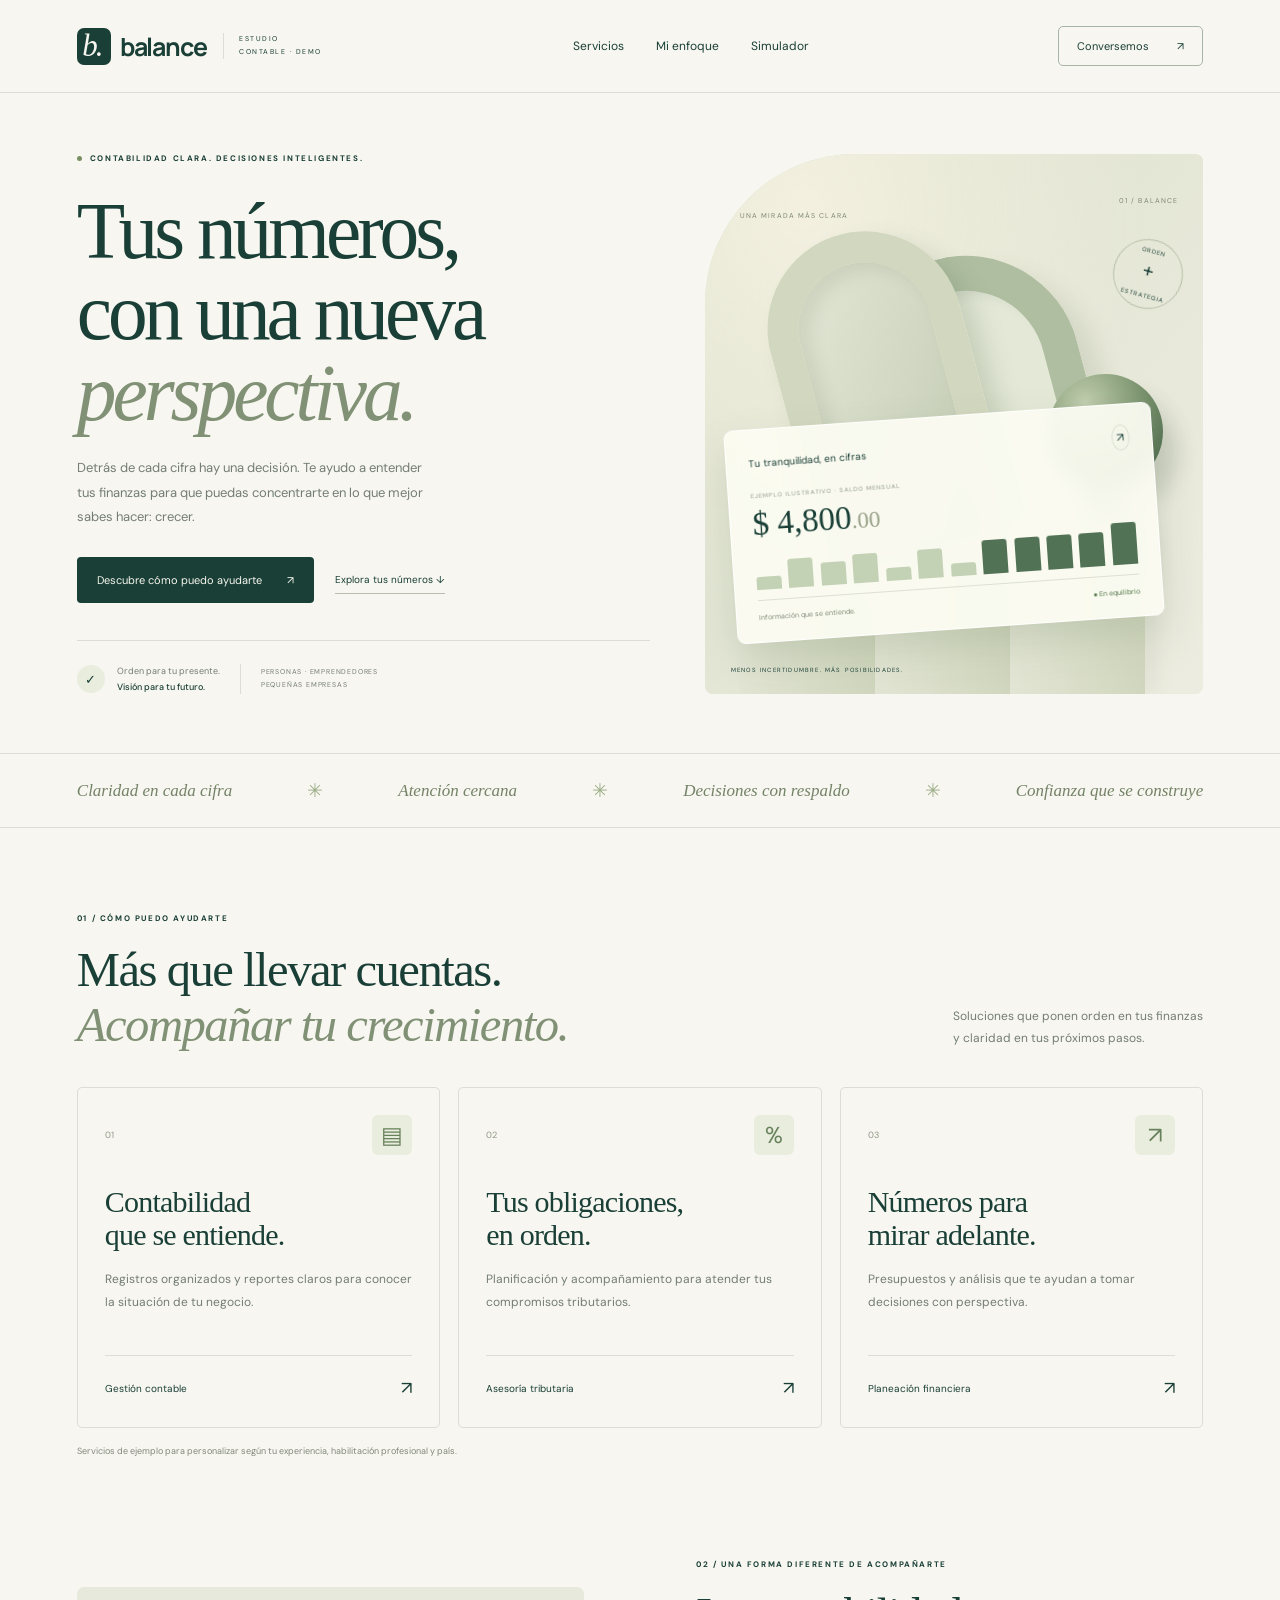
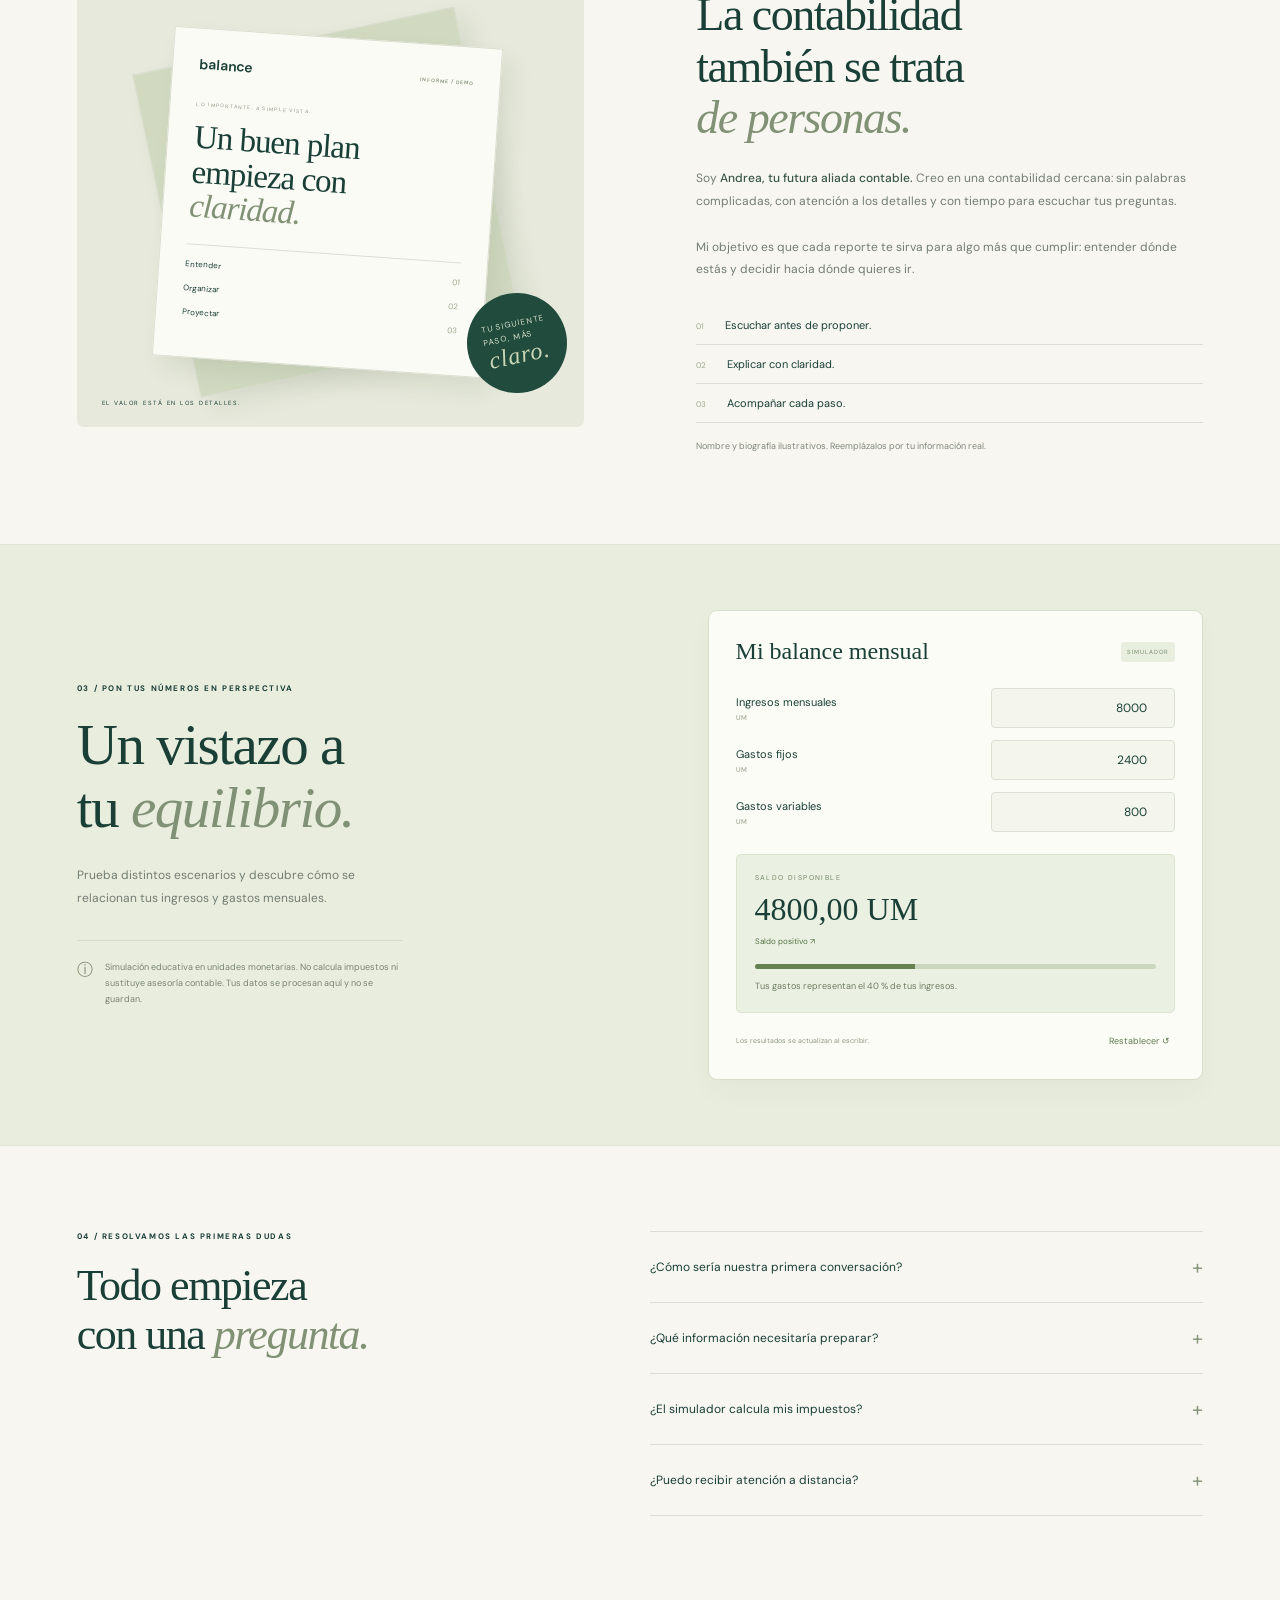
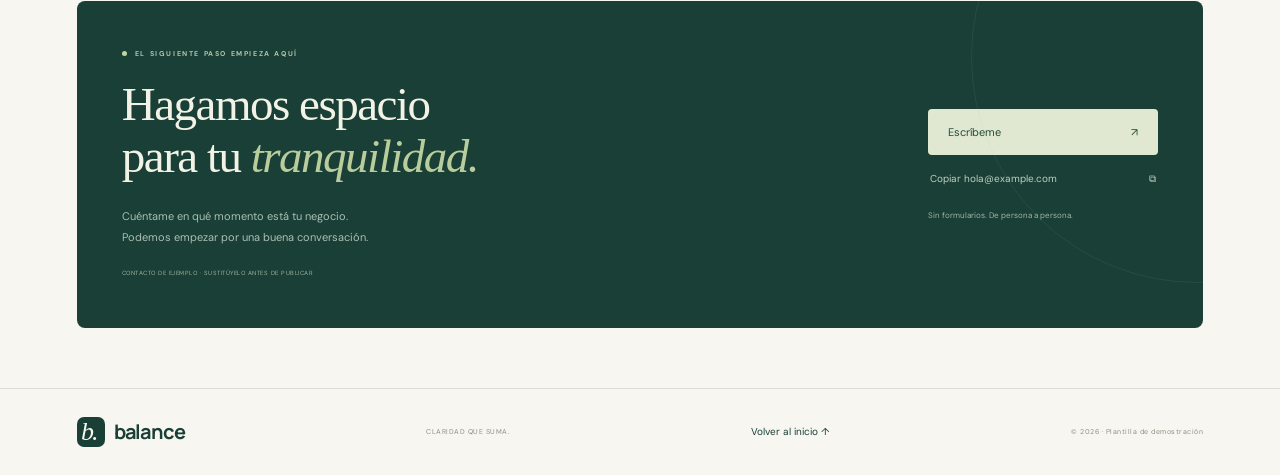
==== contabilidad/index.html @ 6a3c82b1 "Add interactive accounting portfolio in separate directory" ====
<!doctype html>
<html lang="es"><head><meta charset="utf-8"><meta name="viewport" content="width=device-width,initial-scale=1"><meta name="theme-color" content="#153f36"><title>Balance — Contabilidad con visión</title><link rel="stylesheet" href="styles.css"><script src="app.js" defer></script></head><body>
<header><a class="brand" href="#inicio"><span class="brand-mark">b.</span>balance<span class="brand-label">ESTUDIO CONTABLE · DEMO</span></a><nav aria-label="Navegación principal"><a href="#servicios">Servicios</a><a href="#enfoque">Mi enfoque</a><a href="#simulador">Simulador</a></nav><a class="nav-contact" href="#contacto">Conversemos <span>↗</span></a></header>
<main><section class="hero" id="inicio"><div class="hero-copy"><div class="eyebrow"><i></i> CONTABILIDAD CLARA. DECISIONES INTELIGENTES.</div><h1>Tus números,<br>con una nueva<br><em>perspectiva.</em></h1><p>Detrás de cada cifra hay una decisión. Te ayudo a entender tus finanzas para que puedas concentrarte en lo que mejor sabes hacer: crecer.</p><div class="hero-actions"><a class="button primary" href="#servicios">Descubre cómo puedo ayudarte <span>↗</span></a><a class="plain-link" href="#simulador">Explora tus números ↓</a></div><div class="hero-note"><span class="note-icon">✓</span><p>Orden para tu presente.<br><strong>Visión para tu futuro.</strong></p><span class="vertical-line"></span><p>PERSONAS · EMPRENDEDORES<br>PEQUEÑAS EMPRESAS</p></div></div><div class="hero-visual"><div class="visual-grain"></div><div class="visual-top"><span>UNA MIRADA MÁS CLARA</span><span>01 / BALANCE</span></div><div class="arch arch-back"></div><div class="arch arch-front"></div><div class="sphere"></div><div class="step step-one"></div><div class="step step-two"></div><div class="step step-three"></div><div class="report-card"><div class="report-heading"><span>Tu tranquilidad, en cifras</span><span class="report-icon">↗</span></div><span class="report-label">EJEMPLO ILUSTRATIVO · SALDO MENSUAL</span><strong>$ 4,800<span>.00</span></strong><div class="mini-bars" aria-hidden="true"><i></i><i></i><i></i><i></i><i></i><i></i><i></i><i></i><i></i><i></i><i></i><i></i></div><div class="report-bottom"><span>Información que se entiende.</span><span>● En equilibrio</span></div></div><span class="visual-bottom">MENOS INCERTIDUMBRE. MÁS POSIBILIDADES.</span><span class="visual-seal">ORDEN<br><b>+</b><br>ESTRATEGIA</span></div></section>
<div class="principles"><span>Claridad en cada cifra</span><i>✳</i><span>Atención cercana</span><i>✳</i><span>Decisiones con respaldo</span><i>✳</i><span>Confianza que se construye</span></div>
<section class="section reveal" id="servicios"><div class="section-heading"><div><div class="eyebrow">01 / CÓMO PUEDO AYUDARTE</div><h2>Más que llevar cuentas.<br><em>Acompañar tu crecimiento.</em></h2></div><p>Soluciones que ponen orden en tus finanzas<br>y claridad en tus próximos pasos.</p></div><div class="services"><button class="service" data-service="0"><div class="service-top"><span>01</span><span class="service-icon">▤</span></div><h3>Contabilidad<br>que se entiende.</h3><p>Registros organizados y reportes claros para conocer la situación de tu negocio.</p><div class="service-bottom"><span>Gestión contable</span><b>↗</b></div></button><button class="service" data-service="1"><div class="service-top"><span>02</span><span class="service-icon">%</span></div><h3>Tus obligaciones,<br>en orden.</h3><p>Planificación y acompañamiento para atender tus compromisos tributarios.</p><div class="service-bottom"><span>Asesoría tributaria</span><b>↗</b></div></button><button class="service" data-service="2"><div class="service-top"><span>03</span><span class="service-icon">↗</span></div><h3>Números para<br>mirar adelante.</h3><p>Presupuestos y análisis que te ayudan a tomar decisiones con perspectiva.</p><div class="service-bottom"><span>Planeación financiera</span><b>↗</b></div></button></div><small class="demo-note">Servicios de ejemplo para personalizar según tu experiencia, habilitación profesional y país.</small></section>
<section class="section about reveal" id="enfoque"><div class="about-art"><div class="paper paper-back"></div><div class="paper paper-front"><div class="paper-head">balance<span>INFORME / DEMO</span></div><small>LO IMPORTANTE, A SIMPLE VISTA.</small><h3>Un buen plan<br>empieza con<br><em>claridad.</em></h3><div class="paper-rule"></div><div class="paper-row"><span>Entender</span><b>01</b></div><div class="paper-row"><span>Organizar</span><b>02</b></div><div class="paper-row"><span>Proyectar</span><b>03</b></div></div><span class="art-caption">EL VALOR ESTÁ EN LOS DETALLES.</span><div class="circle-stamp">TU SIGUIENTE<br>PASO, MÁS<br><em>claro.</em></div></div><div class="about-copy"><div class="eyebrow">02 / UNA FORMA DIFERENTE DE ACOMPAÑARTE</div><h2>La contabilidad<br>también se trata<br><em>de personas.</em></h2><p>Soy <strong>Andrea, tu futura aliada contable.</strong> Creo en una contabilidad cercana: sin palabras complicadas, con atención a los detalles y con tiempo para escuchar tus preguntas.</p><p>Mi objetivo es que cada reporte te sirva para algo más que cumplir: entender dónde estás y decidir hacia dónde quieres ir.</p><div class="values"><span><b>01</b> Escuchar antes de proponer.</span><span><b>02</b> Explicar con claridad.</span><span><b>03</b> Acompañar cada paso.</span></div><small class="demo-note">Nombre y biografía ilustrativos. Reemplázalos por tu información real.</small></div></section>
<section class="simulator-wrap" id="simulador"><div class="section simulator reveal"><div class="simulator-copy"><div class="eyebrow">03 / PON TUS NÚMEROS EN PERSPECTIVA</div><h2>Un vistazo a<br>tu <em>equilibrio.</em></h2><p>Prueba distintos escenarios y descubre cómo se relacionan tus ingresos y gastos mensuales.</p><div class="simulator-note"><span>ⓘ</span><p>Simulación educativa en unidades monetarias. No calcula impuestos ni sustituye asesoría contable. Tus datos se procesan aquí y no se guardan.</p></div></div><div class="calculator"><div class="calculator-heading"><h3>Mi balance mensual</h3><span>SIMULADOR</span></div><form id="balance-form"><div class="field"><label for="income">Ingresos mensuales <span>UM</span></label><input id="income" type="number" inputmode="decimal" min="0" max="1000000000" step="0.01" value="8000" required></div><div class="field"><label for="fixed">Gastos fijos <span>UM</span></label><input id="fixed" type="number" inputmode="decimal" min="0" max="1000000000" step="0.01" value="2400" required></div><div class="field"><label for="variable">Gastos variables <span>UM</span></label><input id="variable" type="number" inputmode="decimal" min="0" max="1000000000" step="0.01" value="800" required></div><div class="result" aria-live="polite" aria-atomic="true"><div><span>SALDO DISPONIBLE</span><output id="balance">4.800,00 UM</output></div><span id="balance-state">En equilibrio ↗</span><div class="balance-track" aria-hidden="true"><i id="expense-bar"></i></div><p id="balance-detail">Tus gastos representan el 40 % de tus ingresos.</p></div><div class="calculator-footer"><span>Los resultados se actualizan al escribir.</span><button type="reset">Restablecer ↺</button></div></form></div></div></section>
<section class="section faq reveal"><div><div class="eyebrow">04 / RESOLVAMOS LAS PRIMERAS DUDAS</div><h2>Todo empieza<br>con una <em>pregunta.</em></h2></div><div class="questions"><details><summary>¿Cómo sería nuestra primera conversación?<span>+</span></summary><p>Primero conversaríamos sobre tu actividad, tus objetivos y el estado de tu información contable. Con ese contexto se puede definir el alcance de un servicio y una propuesta. Este sitio es una plantilla: personaliza el proceso antes de ofrecerlo.</p></details><details><summary>¿Qué información necesitaría preparar?<span>+</span></summary><p>Una descripción de tu actividad, el período que necesitas revisar y una relación general de ingresos y gastos son un buen comienzo. Comparte documentos sensibles únicamente por un canal seguro acordado con tu profesional.</p></details><details><summary>¿El simulador calcula mis impuestos?<span>+</span></summary><p>No. Solo resta los gastos fijos y variables a tus ingresos y muestra la proporción de gasto. Las obligaciones tributarias dependen del país, el régimen y tu situación particular.</p></details><details><summary>¿Puedo recibir atención a distancia?<span>+</span></summary><p>Esta plantilla está pensada para presentar servicios presenciales o remotos. Ajusta esta respuesta a tu disponibilidad y canales reales de atención.</p></details></div></section>
<section class="section contact reveal" id="contacto"><div class="contact-card"><div><div class="eyebrow"><i></i> EL SIGUIENTE PASO EMPIEZA AQUÍ</div><h2>Hagamos espacio<br>para tu <em>tranquilidad.</em></h2><p>Cuéntame en qué momento está tu negocio.<br>Podemos empezar por una buena conversación.</p><small>CONTACTO DE EJEMPLO · SUSTITÚYELO ANTES DE PUBLICAR</small></div><div class="contact-actions"><a class="button cream" href="mailto:hola@example.com">Escríbeme <span>↗</span></a><button class="copy-email" id="copy-email">Copiar hola@example.com <span>⧉</span></button><span>Sin formularios. De persona a persona.</span></div></div></section></main><footer><a class="brand" href="#inicio"><span class="brand-mark">b.</span>balance</a><span>CLARIDAD QUE SUMA.</span><a href="#inicio">Volver al inicio ↑</a><span>© <span id="year"></span> · Plantilla de demostración</span></footer>
<dialog id="service-dialog" aria-labelledby="dialog-title"><button class="dialog-close" aria-label="Cerrar">×</button><div class="eyebrow">SERVICIO / PROPUESTA ILUSTRATIVA</div><h2 id="dialog-title"></h2><p id="dialog-description"></p><ul id="dialog-items"></ul><p class="demo-note">El alcance, los plazos y los honorarios se acuerdan tras conocer tu caso. No se ofrece un servicio profesional real desde esta demostración.</p><a class="button primary" href="#contacto" id="dialog-contact">Conversemos sobre tu caso ↗</a></dialog><div class="toast" id="toast" role="status"></div></body></html>
---- contabilidad/styles.css ----
@import url('https://fonts.googleapis.com/css2?family=DM+Sans:wght@400;500;600;700&family=Manrope:wght@400;500;600;700;800&display=swap');
:root{--paper:#f7f6f0;--ink:#193f36;--muted:#737d73;--line:#dcded3;--mint:#dbe7cf;--serif:Georgia,'Times New Roman',serif;--sans:'DM Sans',Arial,sans-serif}*{box-sizing:border-box}html{scroll-behavior:smooth;scroll-padding-top:30px}body{margin:0;color:var(--ink);background:var(--paper);font-family:var(--sans)}a{color:inherit;text-decoration:none}button,input{font:inherit}button{cursor:pointer;color:inherit}a,button,input,summary{-webkit-tap-highlight-color:transparent}:focus-visible{outline:2px solid #9b6b2d;outline-offset:5px}::selection{background:#bfd2b2}header{max-width:1500px;margin:auto;padding:26px 6%;display:flex;align-items:center;justify-content:space-between;border-bottom:1px solid var(--line)}.brand{font-family:'Manrope',Arial,sans-serif;font-size:25px;font-weight:700;letter-spacing:-1.2px;display:flex;gap:9px;align-items:center}.brand-mark{display:grid;place-items:center;background:var(--ink);color:var(--paper);width:34px;height:37px;border-radius:7px;font:italic 31px var(--serif);letter-spacing:-2px;padding-right:4px}.brand-label{font:7px var(--sans);letter-spacing:1.5px;max-width:100px;line-height:1.8;margin-left:8px;border-left:1px solid var(--line);padding-left:15px}nav{display:flex;gap:32px;font-size:12px}nav a:hover,.plain-link:hover{color:#9a783f}.nav-contact{border:1px solid #a8b4a4;padding:12px 18px;border-radius:5px;font-size:11px}.nav-contact span{margin-left:25px}.hero{max-width:1500px;margin:auto;padding:60px 6% 58px;display:grid;grid-template-columns:1.15fr 1fr;gap:55px;align-items:center}.eyebrow{display:flex;gap:8px;align-items:center;font-size:8px;letter-spacing:1.6px;font-weight:700}.eyebrow i{display:inline-block;background:#798f61;width:5px;height:5px;border-radius:50%}h1{font:400 clamp(58px,6.2vw,88px)/1.02 var(--serif);letter-spacing:-4px;margin:28px 0 22px}em{font-weight:400;color:#809175}h1 em{font-style:italic}.hero-copy>p{color:var(--muted);font-size:13px;line-height:1.9;max-width:365px}.hero-actions{display:flex;align-items:center;gap:21px;margin-top:27px}.button{display:inline-flex;justify-content:space-between;align-items:center;gap:25px;border:0;border-radius:4px;padding:16px 20px;font-size:11px;transition:transform .2s,background .2s}.button:hover{transform:translateY(-3px)}.primary{background:var(--ink);color:#f8f8ef}.primary:hover{background:#285b4e}.plain-link{font-size:10px;border-bottom:1px solid #b9bcae;padding:7px 0}.hero-note{border-top:1px solid var(--line);margin-top:37px;padding-top:22px;display:flex;align-items:center;gap:12px}.hero-note p{font-size:9px;line-height:1.8;color:var(--muted);margin:0}.hero-note p:last-child{font-size:7px;letter-spacing:.8px}.hero-note strong{font-weight:500;color:var(--ink)}.note-icon{display:grid;place-items:center;border-radius:50%;background:#e9edde;width:28px;height:28px;font-size:13px}.vertical-line{height:30px;border-left:1px solid var(--line);margin:0 8px}.hero-visual{height:540px;border-radius:150px 8px 8px 8px;background:#e5e7d9;position:relative;overflow:hidden;isolation:isolate}.visual-grain{position:absolute;inset:0;background:radial-gradient(ellipse at 20% 10%,#f3f0e0,transparent 60%),linear-gradient(130deg,#dce1cc,#edece0);z-index:-2}.visual-top{position:absolute;top:42px;left:35px;right:25px;display:flex;justify-content:space-between;font:7px var(--sans);letter-spacing:1.1px;color:#7d8871}.visual-top>span:first-child{margin-top:15px}.arch{position:absolute;border:35px solid #afbea0;border-bottom:none;width:230px;height:340px;border-radius:130px 130px 0 0;transform:rotate(-15deg);box-shadow:16px 20px 22px #5c6c4d22,inset 10px 6px 12px #445d4922}.arch-back{left:160px;top:100px;background:#e4e9d7}.arch-front{left:80px;top:75px;width:195px;height:330px;border-width:31px;border-color:#d2d8bf;background:linear-gradient(120deg,#e4e8d7,#c1c9b1);box-shadow:12px 17px 25px #52684933,inset 10px 10px 16px #5b6a4b22}.sphere{position:absolute;right:40px;top:220px;width:115px;height:115px;border-radius:50%;background:radial-gradient(circle at 32% 25%,#c2cfb0,#7b936e 50%,#38583e);box-shadow:15px 22px 20px #3f53392b;animation:bob 6s ease-in-out infinite}.step{position:absolute;background:linear-gradient(90deg,#e3e5d4,#d0d6bd);width:135px;bottom:0;left:35px;box-shadow:12px -2px 18px #5a705311}.step-one{height:95px}.step-two{left:170px;height:135px}.step-three{left:305px;height:175px}.report-card{position:absolute;left:25px;right:45px;bottom:64px;padding:20px 22px;background:#fcfcf3eF;border:1px solid #ffffffe6;border-radius:9px;backdrop-filter:blur(10px);box-shadow:0 18px 40px #4a64442b;transform:rotate(-4deg);transition:transform .4s}.hero-visual:hover .report-card{transform:rotate(0) translateY(-7px)}.report-heading{display:flex;align-items:center;justify-content:space-between;font-size:10px}.report-icon{border:1px solid #dae1d1;border-radius:50%;padding:4px;font-size:12px}.report-label{display:block;font-size:6px;letter-spacing:1px;color:#8b9386;margin-top:16px}.report-card strong{font:400 33px var(--serif);display:block;margin-top:6px}.report-card strong>span{color:#96a086;font-size:23px}.mini-bars{height:42px;display:flex;gap:7px;align-items:flex-end;margin-top:5px}.mini-bars i{flex:1;height:30%;border-radius:3px 3px 0 0;background:#c3d1b5;animation:grow .9s both;transform-origin:bottom}.mini-bars i:nth-child(3n){height:55%}.mini-bars i:nth-child(2n){height:70%}.mini-bars i:nth-child(n+8){background:#527255;height:80%}.mini-bars i:last-child{height:100%}.report-bottom{display:flex;justify-content:space-between;border-top:1px solid #dce0d3;padding-top:12px;margin-top:10px;font-size:7px;color:#7c8875}.report-bottom span:last-child{color:#4b7042}.visual-bottom{position:absolute;bottom:20px;left:26px;letter-spacing:1.2px;font-size:6px}.visual-seal{position:absolute;right:20px;top:85px;border:1px solid #b5bfa6;width:70px;height:70px;display:flex;flex-direction:column;justify-content:center;text-align:center;border-radius:50%;font-size:6px;letter-spacing:1px;transform:rotate(15deg);line-height:1.4}.visual-seal b{font-size:20px;font-weight:400}@keyframes bob{50%{transform:translateY(-15px)}}@keyframes grow{from{transform:scaleY(0)}}.principles{border-top:1px solid var(--line);border-bottom:1px solid var(--line);padding:25px 6%;display:flex;justify-content:space-between;align-items:center;gap:15px;font:italic 17px var(--serif);color:#748367}.principles i{font-style:normal;font-size:19px;color:#9cae87}.section{max-width:1500px;margin:auto;padding:85px 6% 0}.section-heading{display:flex;align-items:flex-end;justify-content:space-between;gap:25px;margin-bottom:35px}h2{font:400 clamp(34px,3.8vw,51px)/1.12 var(--serif);letter-spacing:-1.5px;margin:20px 0 0}h2 em{font-style:italic}.section-heading>p{font-size:12px;line-height:1.8;color:var(--muted);margin-bottom:3px}.services{display:grid;grid-template-columns:repeat(3,1fr);gap:18px}.service{padding:27px;text-align:left;background:transparent;border:1px solid var(--line);border-radius:5px;transition:background .3s,transform .3s}.service:hover{background:#e9ecdf;transform:translateY(-5px)}.service-top{display:flex;align-items:center;justify-content:space-between;font-size:9px;color:#8f9988}.service-icon{background:#e9edde;border-radius:6px;display:grid;place-items:center;width:40px;height:40px;font-size:23px;color:#67815b}.service h3{font:400 30px/1.1 var(--serif);letter-spacing:-.8px;margin:30px 0 17px}.service>p{font-size:12px;line-height:1.9;color:var(--muted);min-height:67px}.service-bottom{display:flex;justify-content:space-between;align-items:center;border-top:1px solid var(--line);padding-top:20px;margin-top:20px;font-size:10px}.service-bottom b{font-weight:400;font-size:18px}.demo-note{display:block;color:#81887b;font-size:9px;line-height:1.8;margin-top:15px}.about{display:grid;grid-template-columns:1fr 1fr;align-items:center;gap:10%;padding-top:100px}.about-art{position:relative;height:440px;background:#e6e9db;overflow:hidden;border-radius:7px}.paper{position:absolute;width:65%;height:330px;left:17%;top:50px;background:#fbfbf5;border:1px solid #dcded1;box-shadow:10px 12px 22px #48563e18}.paper-back{transform:rotate(-12deg);background:#d1dac1}.paper-front{transform:rotate(4deg);padding:26px}.paper-head{font-weight:600;font-size:14px;display:flex;justify-content:space-between;align-items:center}.paper-head>span{font-size:5px;letter-spacing:1px;color:#819076}.paper-front>small{display:block;font-size:5px;letter-spacing:1.3px;margin-top:28px;color:#8c9583}.paper-front h3{font:400 33px/1.05 var(--serif);letter-spacing:-1px;margin:12px 0 20px}.paper-rule{border-top:1px solid var(--line)}.paper-row{display:flex;justify-content:space-between;font-size:8px;padding-top:14px}.paper-row b{font-weight:400;color:#9ca78e}.art-caption{position:absolute;bottom:20px;left:25px;font-size:6px;letter-spacing:1.5px}.circle-stamp{position:absolute;right:17px;bottom:34px;width:100px;height:100px;border-radius:50%;background:#214b3d;color:#d8e3ce;display:flex;justify-content:center;align-items:center;flex-direction:column;font-size:8px;line-height:1.6;letter-spacing:1px;transform:rotate(-12deg)}.circle-stamp em{font:italic 24px var(--serif);color:#cad6b6}.about-copy h2{font-size:46px}.about-copy>p{color:var(--muted);font-size:12px;line-height:1.9;margin-top:23px}.about-copy strong{color:#3a5748;font-weight:500}.values{margin-top:25px}.values span{display:block;padding:12px 0;border-bottom:1px solid var(--line);font-size:11px}.values b{font-size:8px;font-weight:400;color:#9ba98d;margin-right:18px}.simulator-wrap{margin-top:90px;background:#e9edde;border-top:1px solid #e0e4d6;border-bottom:1px solid #e0e4d6}.simulator{display:grid;grid-template-columns:1fr 1fr;gap:12%;padding-top:65px;padding-bottom:65px;align-items:center}.simulator-copy h2{font-size:57px}.simulator-copy>p{font-size:12px;color:var(--muted);line-height:1.9;max-width:300px;margin-top:24px}.simulator-note{display:flex;gap:12px;max-width:325px;border-top:1px solid #d4dbca;margin-top:30px;padding-top:18px}.simulator-note>span{color:#7d8b6f}.simulator-note p{font-size:9px;line-height:1.8;color:#7a8471;margin:0}.calculator{border-radius:9px;padding:27px;background:#fbfcf5;border:1px solid #d7decc;box-shadow:0 12px 25px #394b2b08}.calculator-heading{display:flex;justify-content:space-between;align-items:center;margin-bottom:23px}.calculator-heading h3{font:400 24px var(--serif);margin:0}.calculator-heading>span{font-size:6px;letter-spacing:1px;background:#e9efdf;padding:6px;color:#76896b;border-radius:3px}.field{display:grid;grid-template-columns:1.3fr 1fr;align-items:center;gap:16px;margin-bottom:12px}.field label{font-size:11px}.field label span{display:block;font-size:7px;color:#929b88;margin-top:4px}.field input{width:100%;min-width:0;border:1px solid #dbe1d2;padding:11px 12px;border-radius:4px;text-align:right;color:var(--ink);background:#f4f6ed;font-size:12px}.field input:invalid{border-color:#bd7765}.result{margin-top:22px;background:#eaf0e2;border:1px solid #dbe4ce;border-radius:5px;padding:18px}.result>div:first-child{display:flex;flex-direction:column;gap:9px}.result>div:first-child>span{font-size:7px;letter-spacing:1.4px;color:#748569}.result output{font:400 32px var(--serif)}#balance-state{font-size:8px;display:block;margin-top:8px;color:#557342}.balance-track{height:5px;background:#cad7bd;border-radius:5px;margin-top:18px;overflow:hidden}.balance-track i{display:block;width:40%;height:100%;background:#658151;transition:width .3s}.result>p{font-size:9px;color:#6e7c63;margin:10px 0 0;line-height:1.6}.result.negative{background:#f5e8df;border-color:#e2c8b7}.negative #balance-state,.negative output{color:#994d34}.negative .balance-track i{background:#b87858}.calculator-footer{display:flex;align-items:center;justify-content:space-between;gap:8px;margin-top:17px}.calculator-footer>span{font-size:7px;color:#8c9583}.calculator-footer button{border:0;background:none;font-size:9px;padding:5px;color:#61794f}.faq{display:grid;grid-template-columns:1fr 1.2fr;gap:10%}.faq h2{font-size:44px}.questions details{border-bottom:1px solid var(--line)}.questions details:first-child{border-top:1px solid var(--line)}summary{cursor:pointer;list-style:none;display:flex;justify-content:space-between;align-items:center;gap:20px;font-size:12px;padding:22px 0}summary::-webkit-details-marker{display:none}summary>span{font-size:20px;color:#88967c;transition:transform .2s}details[open] summary>span{transform:rotate(45deg)}details>p{font-size:12px;color:var(--muted);line-height:1.9;margin:0 25px 22px 0}.contact{padding-bottom:60px}.contact-card{padding:48px 45px;background:#193f36;color:#f2f3e6;border-radius:8px;display:flex;align-items:center;justify-content:space-between;gap:35px;position:relative;overflow:hidden}.contact-card:before{content:'';position:absolute;width:450px;height:450px;right:-220px;top:-170px;border:1px solid #a6bba51a;border-radius:50%;pointer-events:none}.contact-card .eyebrow{font-size:7px;color:#b4c5ab}.contact-card .eyebrow i{background:#c1d4a4}.contact-card h2{font-size:47px}.contact-card h2 em{color:#b9cc9c}.contact-card p{font-size:11px;line-height:1.9;color:#acbfb3;margin-top:23px}.contact-card small{font-size:6px;color:#9fb49f;letter-spacing:.5px}.contact-actions{display:flex;flex-direction:column;gap:17px;min-width:230px}.cream{background:#e1e8d2;color:#244b39}.copy-email{background:none;border:0;color:#c0cfbe;font-size:10px;display:flex;justify-content:space-between;gap:20px;padding:0 2px}.contact-actions>span{font-size:8px;color:#a1b5a6;margin-top:8px}footer{max-width:1500px;margin:auto;display:flex;align-items:center;justify-content:space-between;gap:20px;padding:28px 6%;border-top:1px solid var(--line)}footer>span{font-size:7px;color:#88927f;letter-spacing:.5px}footer>a:not(.brand){font-size:10px}footer .brand{font-size:20px}footer .brand-mark{width:28px;height:30px;font-size:26px}dialog{width:calc(100% - 40px);max-width:560px;padding:40px;border:1px solid #c8d2bc;border-radius:8px;background:var(--paper);color:var(--ink)}dialog::backdrop{background:#0d281dc0;backdrop-filter:blur(5px)}dialog h2{margin-bottom:23px}dialog p,dialog li{font-size:13px;color:var(--muted);line-height:1.9}dialog ul{padding-left:18px}dialog .button{margin-top:18px}dialog .demo-note{font-size:10px}.dialog-close{position:absolute;right:15px;top:10px;font-size:26px;border:0;background:none}.toast{position:fixed;bottom:20px;left:50%;transform:translate(-50%,20px);opacity:0;pointer-events:none;background:#193f36;color:#edf2e4;padding:14px 22px;border-radius:5px;font-size:11px;transition:.3s;z-index:10;max-width:90vw}.toast.visible{opacity:1;transform:translate(-50%,0)}.js .reveal{opacity:0;transform:translateY(20px);transition:opacity .7s,transform .7s}.js .reveal.visible{opacity:1;transform:none}@media(max-width:1000px){.hero{gap:30px}.hero-visual{height:510px}.hero-actions{align-items:flex-start;flex-direction:column;gap:12px}h1{font-size:65px}.brand-label{display:none}.arch-back{left:125px}.arch-front{left:50px}.report-card{right:22px;left:18px}.hero-note{gap:8px}.hero-note p:last-child{font-size:6px}.hero-note .vertical-line{margin:0 3px}.principles{font-size:14px}.service{padding:22px}.service h3{font-size:27px}.about{gap:7%}.about-copy h2{font-size:40px}.paper-front{padding:20px}.paper-front h3{font-size:29px}.simulator{gap:7%}.contact-card{padding:35px}.contact-card h2{font-size:42px}.section-heading>p{max-width:235px}.faq{gap:6%}}@media(max-width:680px){header{padding:20px 6%;flex-wrap:wrap;gap:22px}.brand{font-size:22px}nav{order:3;width:100%;justify-content:center;gap:35px;font-size:11px;border-top:1px solid var(--line);padding-top:17px}.nav-contact{font-size:10px;padding:10px 12px}.nav-contact span{margin-left:14px}.hero{grid-template-columns:1fr;padding-top:34px;gap:30px}.eyebrow{font-size:7px;letter-spacing:1.2px}h1{font-size:66px;letter-spacing:-3px;margin-top:23px}.hero-copy>p{font-size:13px}.hero-actions{gap:20px}.hero-note{margin-top:28px;padding-top:18px;gap:12px}.hero-note p:last-child{font-size:7px}.hero-note .vertical-line{margin:0 8px}.hero-visual{height:470px;border-top-left-radius:120px}.arch-back{left:140px;top:90px}.arch-front{left:65px;top:65px}.visual-top{left:29px;font-size:6px}.sphere{right:15px;top:190px;width:95px;height:95px}.report-card{left:20px;right:30px;bottom:48px;padding:19px}.visual-bottom{font-size:5px;bottom:17px}.visual-seal{top:77px;right:17px;width:60px;height:60px;font-size:5px}.principles{display:grid;grid-template-columns:1fr 1fr;text-align:center;gap:20px;font-size:13px;padding:23px 6%}.principles i{display:none}.section{padding-top:60px}.section-heading{display:block}h2{font-size:36px}.section-heading>p{max-width:none;margin-top:20px}.services{grid-template-columns:1fr;gap:15px}.service{padding:25px}.service h3{font-size:31px;margin-top:19px}.service>p{min-height:0}.service-bottom{margin-top:20px;padding-top:16px}.about{display:flex;flex-direction:column;gap:35px}.about-art{width:100%;height:400px}.paper{height:310px}.paper-front{padding:24px}.paper-front h3{font-size:31px}.about-copy h2{font-size:39px}.simulator-wrap{margin-top:60px}.simulator{grid-template-columns:1fr;gap:30px;padding-top:45px;padding-bottom:45px}.simulator-copy h2{font-size:46px}.simulator-copy>p{max-width:none}.simulator-note{max-width:none;margin-top:18px}.calculator{padding:22px}.calculator-heading h3{font-size:22px}.field{gap:12px}.result output{font-size:29px}.faq{grid-template-columns:1fr;gap:30px}.faq h2{font-size:38px}summary{font-size:11px;line-height:1.7}.contact-card{padding:30px 24px;display:block}.contact-card h2{font-size:37px}.contact-card .eyebrow{font-size:6px;letter-spacing:1px}.contact-actions{margin-top:30px;min-width:0;max-width:270px}.contact-card small{font-size:5px}.contact{padding-bottom:40px}footer{flex-wrap:wrap;gap:22px}footer>span:nth-child(2){display:none}footer>span:last-child{width:100%;text-align:center;font-size:8px}.toast{font-size:10px}dialog{padding:35px 25px}}@media(prefers-reduced-motion:reduce){html{scroll-behavior:auto}*,*::before,*::after{animation:none!important;transition:none!important}.js .reveal{opacity:1;transform:none}}
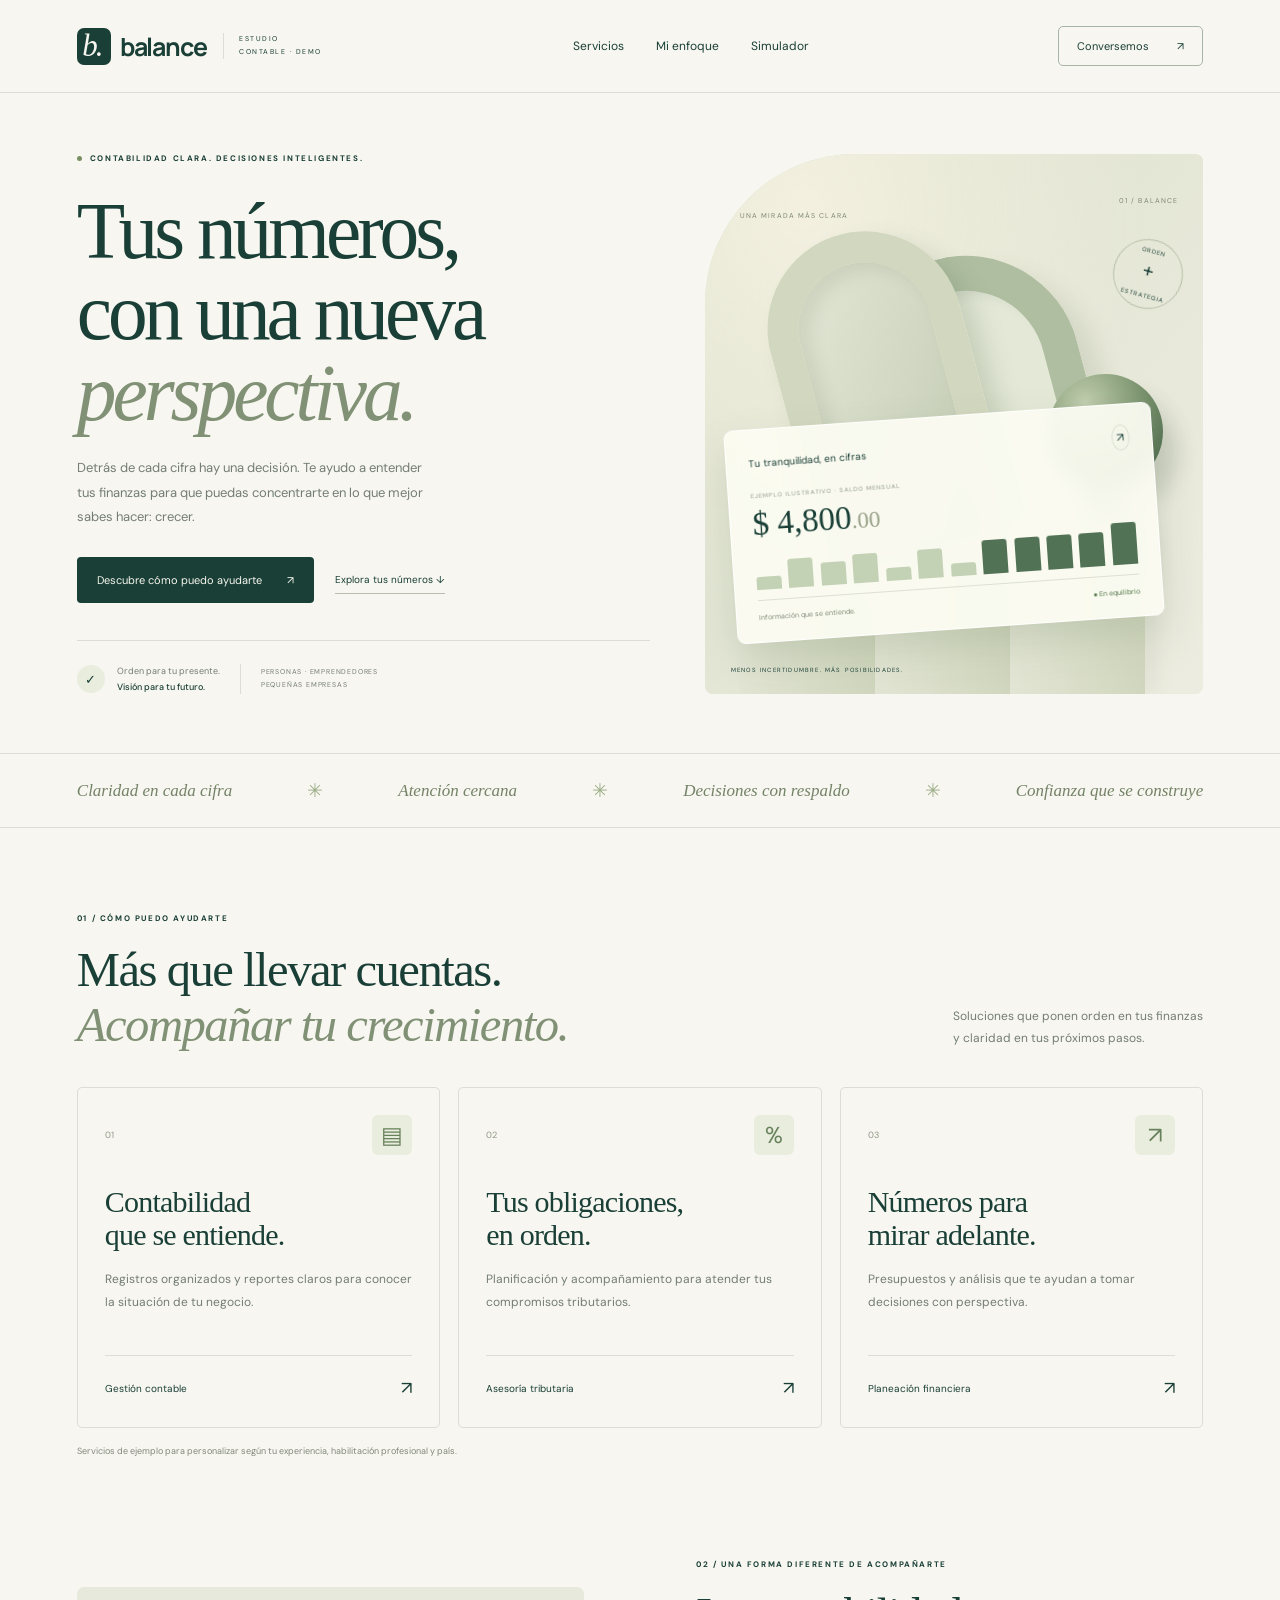
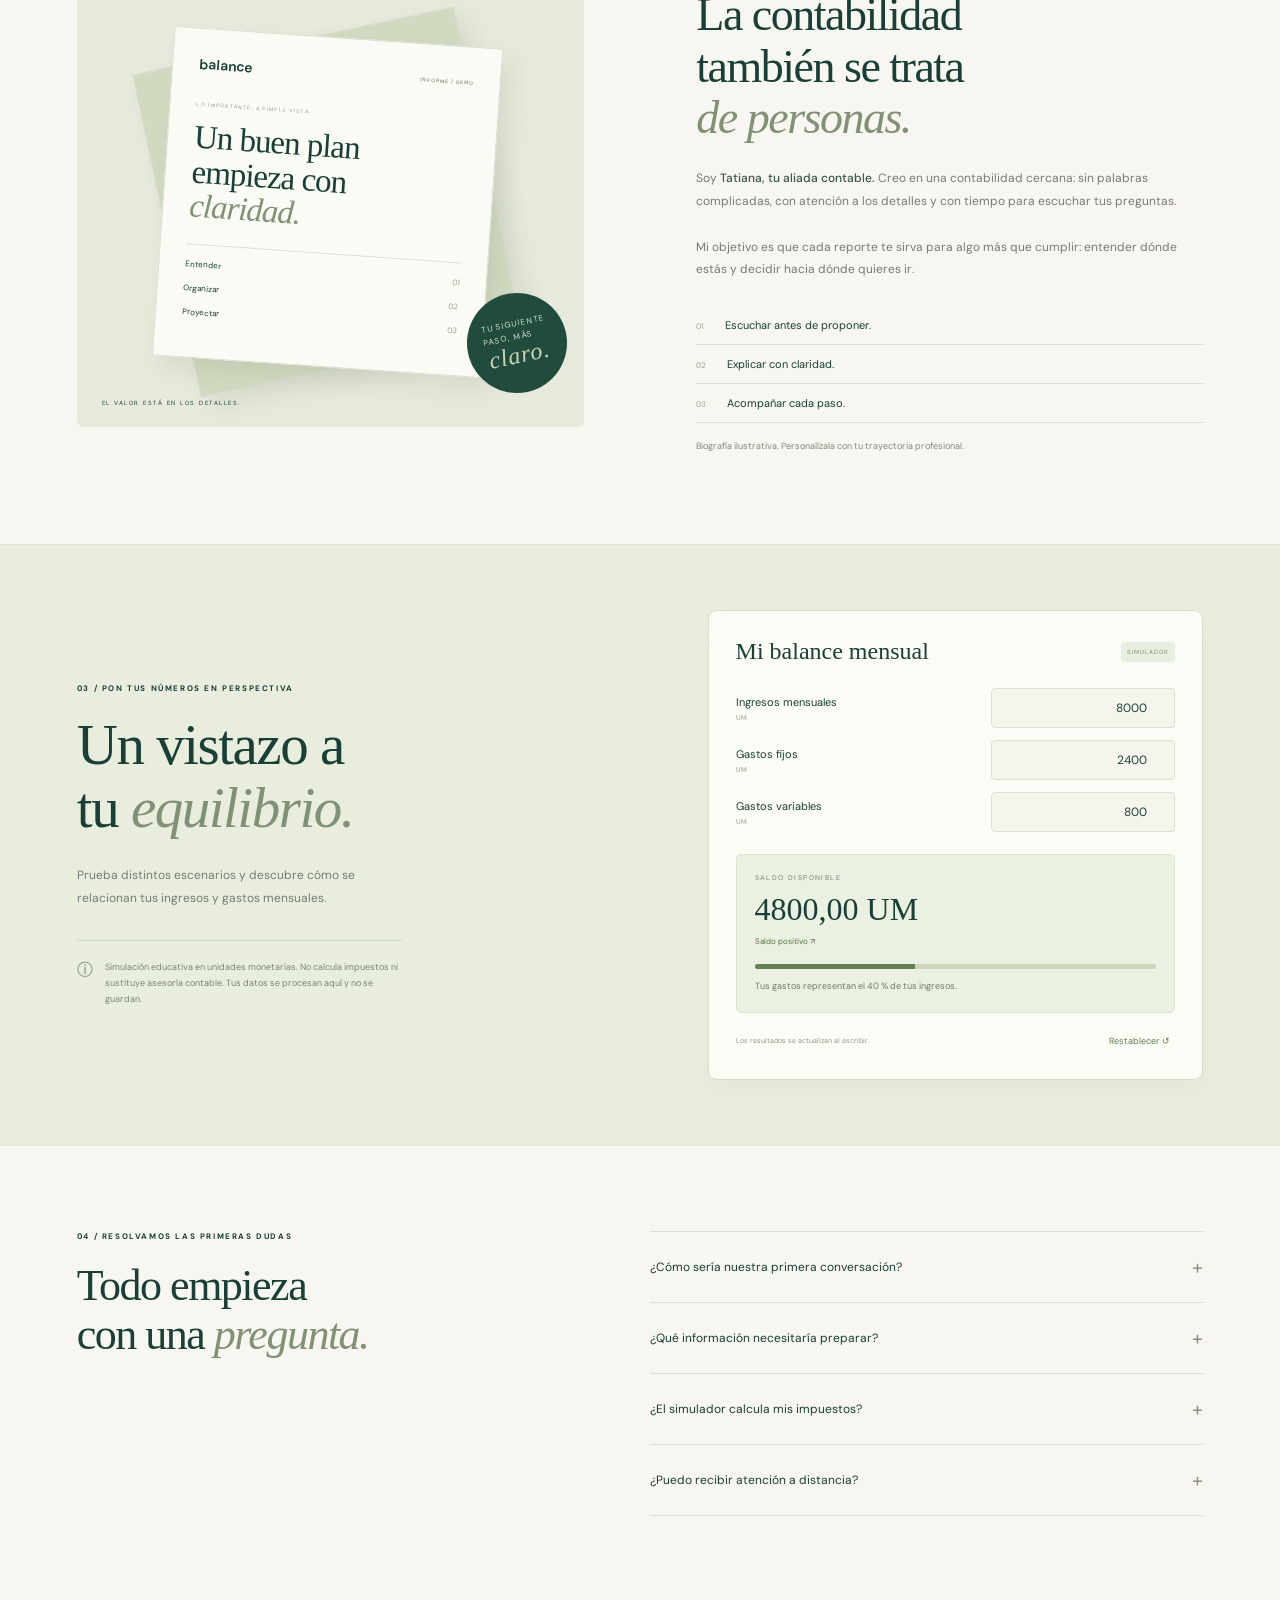
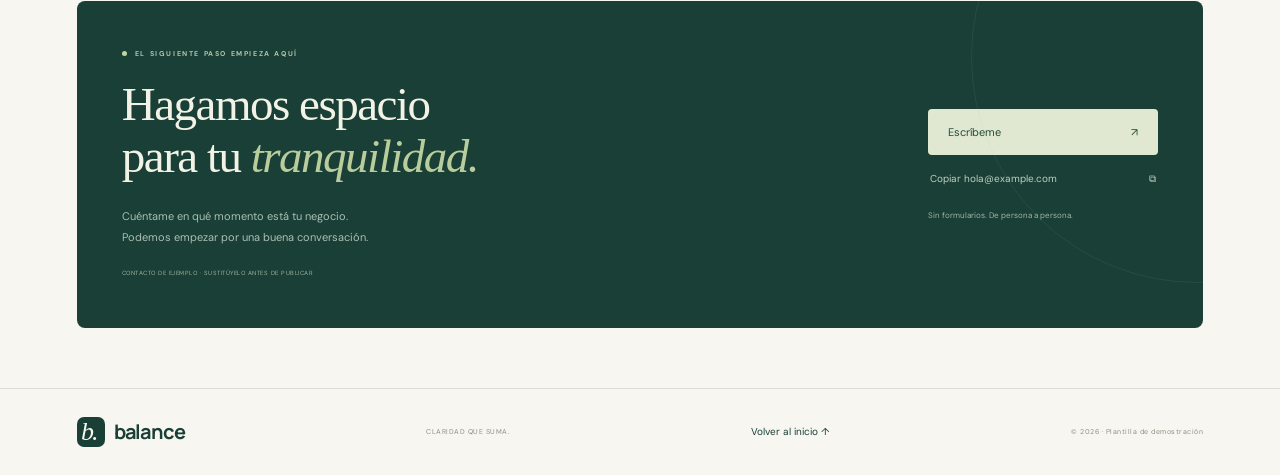
==== commit 121c1eee: "Personalize accounting portfolio for Tatiana" ====
--- a/contabilidad/index.html
+++ b/contabilidad/index.html
@@ -1,10 +1,10 @@
 <!doctype html>
-<html lang="es"><head><meta charset="utf-8"><meta name="viewport" content="width=device-width,initial-scale=1"><meta name="theme-color" content="#153f36"><title>Balance — Contabilidad con visión</title><link rel="stylesheet" href="styles.css"><script src="app.js" defer></script></head><body>
+<html lang="es"><head><meta charset="utf-8"><meta name="viewport" content="width=device-width,initial-scale=1"><meta name="theme-color" content="#153f36"><title>Tatiana · Balance — Contabilidad con visión</title><link rel="stylesheet" href="styles.css"><script src="app.js" defer></script></head><body>
 <header><a class="brand" href="#inicio"><span class="brand-mark">b.</span>balance<span class="brand-label">ESTUDIO CONTABLE · DEMO</span></a><nav aria-label="Navegación principal"><a href="#servicios">Servicios</a><a href="#enfoque">Mi enfoque</a><a href="#simulador">Simulador</a></nav><a class="nav-contact" href="#contacto">Conversemos <span>↗</span></a></header>
 <main><section class="hero" id="inicio"><div class="hero-copy"><div class="eyebrow"><i></i> CONTABILIDAD CLARA. DECISIONES INTELIGENTES.</div><h1>Tus números,<br>con una nueva<br><em>perspectiva.</em></h1><p>Detrás de cada cifra hay una decisión. Te ayudo a entender tus finanzas para que puedas concentrarte en lo que mejor sabes hacer: crecer.</p><div class="hero-actions"><a class="button primary" href="#servicios">Descubre cómo puedo ayudarte <span>↗</span></a><a class="plain-link" href="#simulador">Explora tus números ↓</a></div><div class="hero-note"><span class="note-icon">✓</span><p>Orden para tu presente.<br><strong>Visión para tu futuro.</strong></p><span class="vertical-line"></span><p>PERSONAS · EMPRENDEDORES<br>PEQUEÑAS EMPRESAS</p></div></div><div class="hero-visual"><div class="visual-grain"></div><div class="visual-top"><span>UNA MIRADA MÁS CLARA</span><span>01 / BALANCE</span></div><div class="arch arch-back"></div><div class="arch arch-front"></div><div class="sphere"></div><div class="step step-one"></div><div class="step step-two"></div><div class="step step-three"></div><div class="report-card"><div class="report-heading"><span>Tu tranquilidad, en cifras</span><span class="report-icon">↗</span></div><span class="report-label">EJEMPLO ILUSTRATIVO · SALDO MENSUAL</span><strong>$ 4,800<span>.00</span></strong><div class="mini-bars" aria-hidden="true"><i></i><i></i><i></i><i></i><i></i><i></i><i></i><i></i><i></i><i></i><i></i><i></i></div><div class="report-bottom"><span>Información que se entiende.</span><span>● En equilibrio</span></div></div><span class="visual-bottom">MENOS INCERTIDUMBRE. MÁS POSIBILIDADES.</span><span class="visual-seal">ORDEN<br><b>+</b><br>ESTRATEGIA</span></div></section>
 <div class="principles"><span>Claridad en cada cifra</span><i>✳</i><span>Atención cercana</span><i>✳</i><span>Decisiones con respaldo</span><i>✳</i><span>Confianza que se construye</span></div>
 <section class="section reveal" id="servicios"><div class="section-heading"><div><div class="eyebrow">01 / CÓMO PUEDO AYUDARTE</div><h2>Más que llevar cuentas.<br><em>Acompañar tu crecimiento.</em></h2></div><p>Soluciones que ponen orden en tus finanzas<br>y claridad en tus próximos pasos.</p></div><div class="services"><button class="service" data-service="0"><div class="service-top"><span>01</span><span class="service-icon">▤</span></div><h3>Contabilidad<br>que se entiende.</h3><p>Registros organizados y reportes claros para conocer la situación de tu negocio.</p><div class="service-bottom"><span>Gestión contable</span><b>↗</b></div></button><button class="service" data-service="1"><div class="service-top"><span>02</span><span class="service-icon">%</span></div><h3>Tus obligaciones,<br>en orden.</h3><p>Planificación y acompañamiento para atender tus compromisos tributarios.</p><div class="service-bottom"><span>Asesoría tributaria</span><b>↗</b></div></button><button class="service" data-service="2"><div class="service-top"><span>03</span><span class="service-icon">↗</span></div><h3>Números para<br>mirar adelante.</h3><p>Presupuestos y análisis que te ayudan a tomar decisiones con perspectiva.</p><div class="service-bottom"><span>Planeación financiera</span><b>↗</b></div></button></div><small class="demo-note">Servicios de ejemplo para personalizar según tu experiencia, habilitación profesional y país.</small></section>
-<section class="section about reveal" id="enfoque"><div class="about-art"><div class="paper paper-back"></div><div class="paper paper-front"><div class="paper-head">balance<span>INFORME / DEMO</span></div><small>LO IMPORTANTE, A SIMPLE VISTA.</small><h3>Un buen plan<br>empieza con<br><em>claridad.</em></h3><div class="paper-rule"></div><div class="paper-row"><span>Entender</span><b>01</b></div><div class="paper-row"><span>Organizar</span><b>02</b></div><div class="paper-row"><span>Proyectar</span><b>03</b></div></div><span class="art-caption">EL VALOR ESTÁ EN LOS DETALLES.</span><div class="circle-stamp">TU SIGUIENTE<br>PASO, MÁS<br><em>claro.</em></div></div><div class="about-copy"><div class="eyebrow">02 / UNA FORMA DIFERENTE DE ACOMPAÑARTE</div><h2>La contabilidad<br>también se trata<br><em>de personas.</em></h2><p>Soy <strong>Andrea, tu futura aliada contable.</strong> Creo en una contabilidad cercana: sin palabras complicadas, con atención a los detalles y con tiempo para escuchar tus preguntas.</p><p>Mi objetivo es que cada reporte te sirva para algo más que cumplir: entender dónde estás y decidir hacia dónde quieres ir.</p><div class="values"><span><b>01</b> Escuchar antes de proponer.</span><span><b>02</b> Explicar con claridad.</span><span><b>03</b> Acompañar cada paso.</span></div><small class="demo-note">Nombre y biografía ilustrativos. Reemplázalos por tu información real.</small></div></section>
+<section class="section about reveal" id="enfoque"><div class="about-art"><div class="paper paper-back"></div><div class="paper paper-front"><div class="paper-head">balance<span>INFORME / DEMO</span></div><small>LO IMPORTANTE, A SIMPLE VISTA.</small><h3>Un buen plan<br>empieza con<br><em>claridad.</em></h3><div class="paper-rule"></div><div class="paper-row"><span>Entender</span><b>01</b></div><div class="paper-row"><span>Organizar</span><b>02</b></div><div class="paper-row"><span>Proyectar</span><b>03</b></div></div><span class="art-caption">EL VALOR ESTÁ EN LOS DETALLES.</span><div class="circle-stamp">TU SIGUIENTE<br>PASO, MÁS<br><em>claro.</em></div></div><div class="about-copy"><div class="eyebrow">02 / UNA FORMA DIFERENTE DE ACOMPAÑARTE</div><h2>La contabilidad<br>también se trata<br><em>de personas.</em></h2><p>Soy <strong>Tatiana, tu aliada contable.</strong> Creo en una contabilidad cercana: sin palabras complicadas, con atención a los detalles y con tiempo para escuchar tus preguntas.</p><p>Mi objetivo es que cada reporte te sirva para algo más que cumplir: entender dónde estás y decidir hacia dónde quieres ir.</p><div class="values"><span><b>01</b> Escuchar antes de proponer.</span><span><b>02</b> Explicar con claridad.</span><span><b>03</b> Acompañar cada paso.</span></div><small class="demo-note">Biografía ilustrativa. Personalízala con tu trayectoria profesional.</small></div></section>
 <section class="simulator-wrap" id="simulador"><div class="section simulator reveal"><div class="simulator-copy"><div class="eyebrow">03 / PON TUS NÚMEROS EN PERSPECTIVA</div><h2>Un vistazo a<br>tu <em>equilibrio.</em></h2><p>Prueba distintos escenarios y descubre cómo se relacionan tus ingresos y gastos mensuales.</p><div class="simulator-note"><span>ⓘ</span><p>Simulación educativa en unidades monetarias. No calcula impuestos ni sustituye asesoría contable. Tus datos se procesan aquí y no se guardan.</p></div></div><div class="calculator"><div class="calculator-heading"><h3>Mi balance mensual</h3><span>SIMULADOR</span></div><form id="balance-form"><div class="field"><label for="income">Ingresos mensuales <span>UM</span></label><input id="income" type="number" inputmode="decimal" min="0" max="1000000000" step="0.01" value="8000" required></div><div class="field"><label for="fixed">Gastos fijos <span>UM</span></label><input id="fixed" type="number" inputmode="decimal" min="0" max="1000000000" step="0.01" value="2400" required></div><div class="field"><label for="variable">Gastos variables <span>UM</span></label><input id="variable" type="number" inputmode="decimal" min="0" max="1000000000" step="0.01" value="800" required></div><div class="result" aria-live="polite" aria-atomic="true"><div><span>SALDO DISPONIBLE</span><output id="balance">4.800,00 UM</output></div><span id="balance-state">En equilibrio ↗</span><div class="balance-track" aria-hidden="true"><i id="expense-bar"></i></div><p id="balance-detail">Tus gastos representan el 40 % de tus ingresos.</p></div><div class="calculator-footer"><span>Los resultados se actualizan al escribir.</span><button type="reset">Restablecer ↺</button></div></form></div></div></section>
 <section class="section faq reveal"><div><div class="eyebrow">04 / RESOLVAMOS LAS PRIMERAS DUDAS</div><h2>Todo empieza<br>con una <em>pregunta.</em></h2></div><div class="questions"><details><summary>¿Cómo sería nuestra primera conversación?<span>+</span></summary><p>Primero conversaríamos sobre tu actividad, tus objetivos y el estado de tu información contable. Con ese contexto se puede definir el alcance de un servicio y una propuesta. Este sitio es una plantilla: personaliza el proceso antes de ofrecerlo.</p></details><details><summary>¿Qué información necesitaría preparar?<span>+</span></summary><p>Una descripción de tu actividad, el período que necesitas revisar y una relación general de ingresos y gastos son un buen comienzo. Comparte documentos sensibles únicamente por un canal seguro acordado con tu profesional.</p></details><details><summary>¿El simulador calcula mis impuestos?<span>+</span></summary><p>No. Solo resta los gastos fijos y variables a tus ingresos y muestra la proporción de gasto. Las obligaciones tributarias dependen del país, el régimen y tu situación particular.</p></details><details><summary>¿Puedo recibir atención a distancia?<span>+</span></summary><p>Esta plantilla está pensada para presentar servicios presenciales o remotos. Ajusta esta respuesta a tu disponibilidad y canales reales de atención.</p></details></div></section>
 <section class="section contact reveal" id="contacto"><div class="contact-card"><div><div class="eyebrow"><i></i> EL SIGUIENTE PASO EMPIEZA AQUÍ</div><h2>Hagamos espacio<br>para tu <em>tranquilidad.</em></h2><p>Cuéntame en qué momento está tu negocio.<br>Podemos empezar por una buena conversación.</p><small>CONTACTO DE EJEMPLO · SUSTITÚYELO ANTES DE PUBLICAR</small></div><div class="contact-actions"><a class="button cream" href="mailto:hola@example.com">Escríbeme <span>↗</span></a><button class="copy-email" id="copy-email">Copiar hola@example.com <span>⧉</span></button><span>Sin formularios. De persona a persona.</span></div></div></section></main><footer><a class="brand" href="#inicio"><span class="brand-mark">b.</span>balance</a><span>CLARIDAD QUE SUMA.</span><a href="#inicio">Volver al inicio ↑</a><span>© <span id="year"></span> · Plantilla de demostración</span></footer>
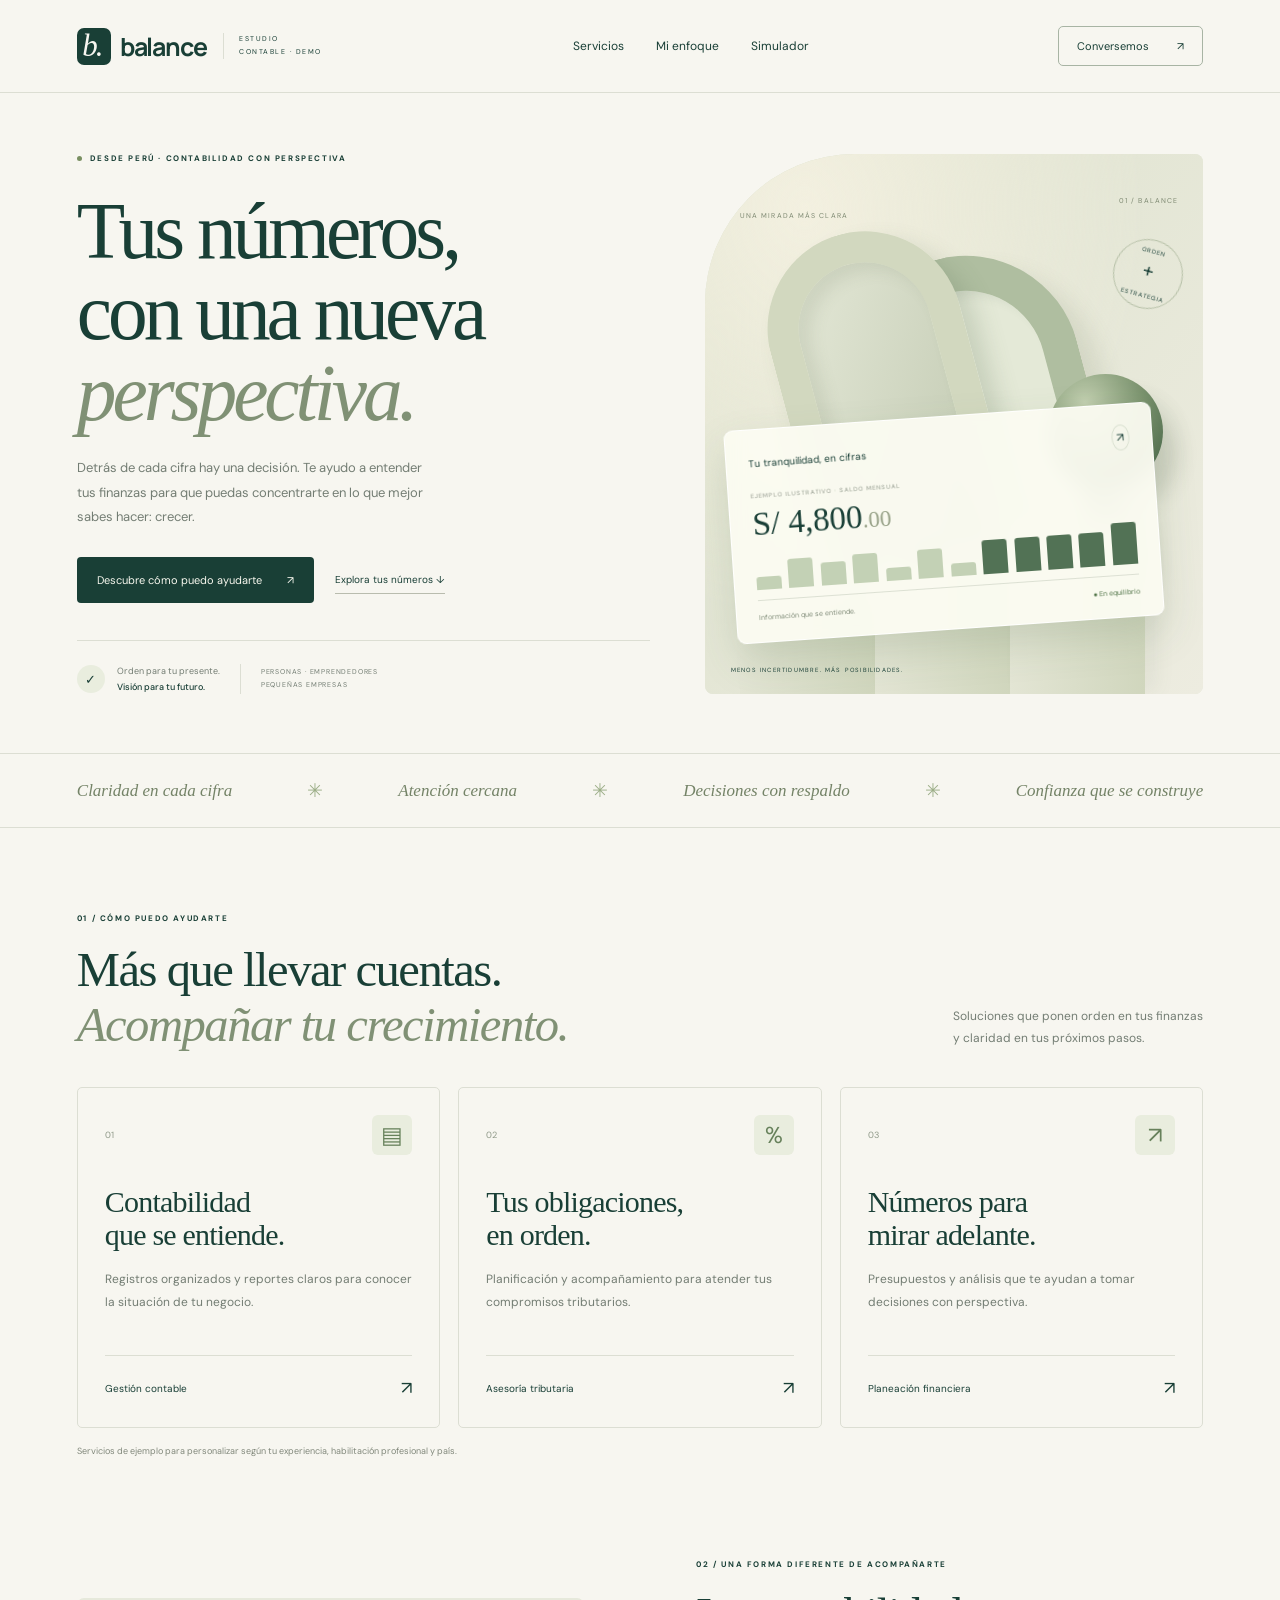
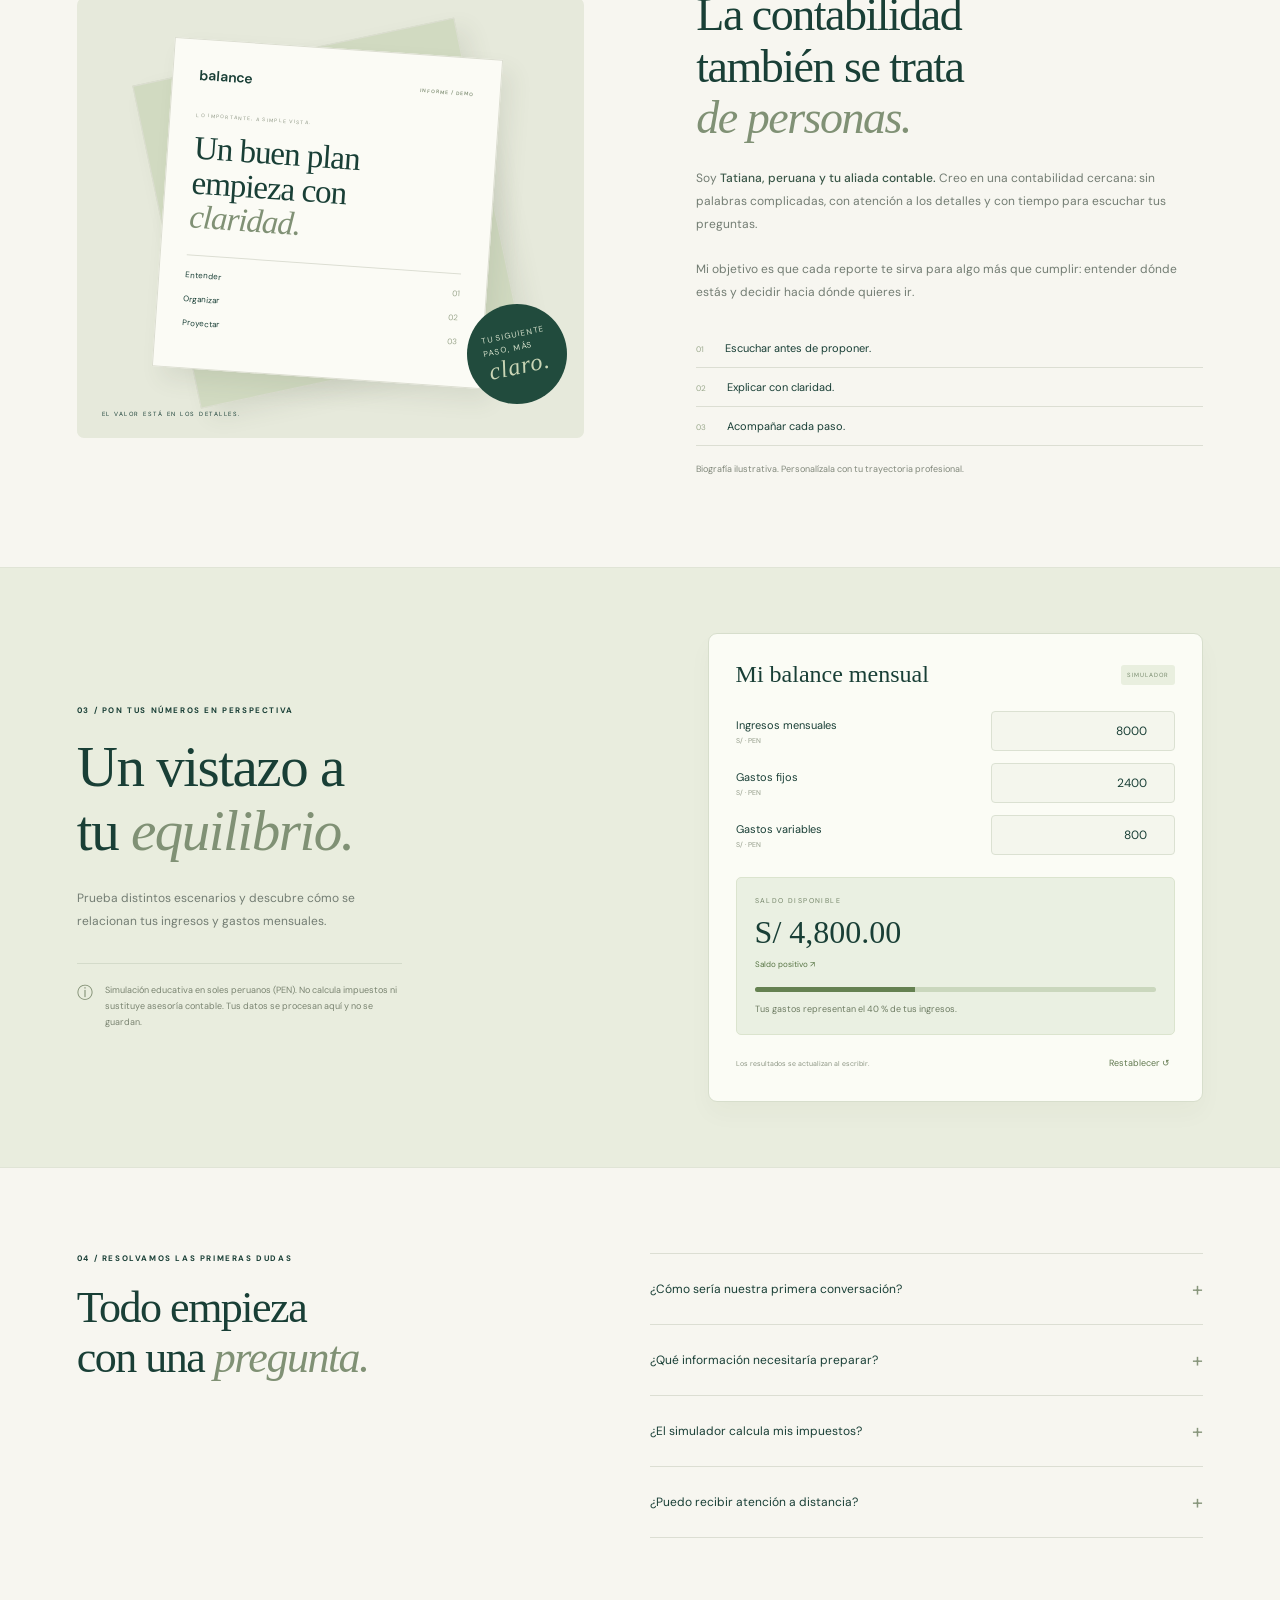
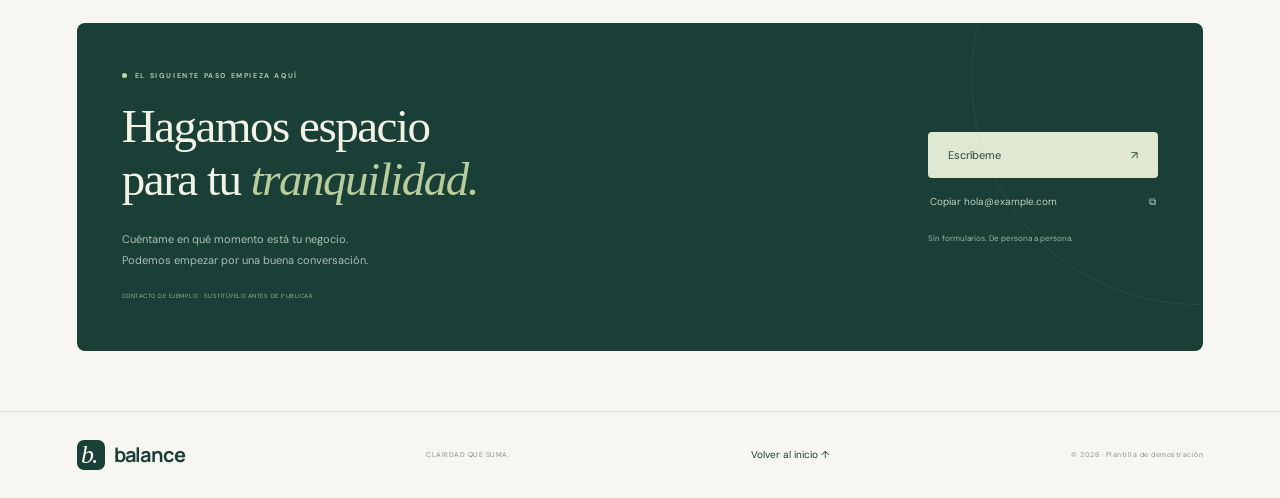
==== commit b3f18f44: "Localize Tatiana accounting portfolio for Peru and PEN" ====
--- a/contabilidad/index.html
+++ b/contabilidad/index.html
@@ -1,11 +1,11 @@
 <!doctype html>
-<html lang="es"><head><meta charset="utf-8"><meta name="viewport" content="width=device-width,initial-scale=1"><meta name="theme-color" content="#153f36"><title>Tatiana · Balance — Contabilidad con visión</title><link rel="stylesheet" href="styles.css"><script src="app.js" defer></script></head><body>
+<html lang="es-PE"><head><meta charset="utf-8"><meta name="viewport" content="width=device-width,initial-scale=1"><meta name="theme-color" content="#153f36"><title>Tatiana · Balance — Contabilidad en Perú</title><link rel="stylesheet" href="styles.css"><script src="app.js" defer></script></head><body>
 <header><a class="brand" href="#inicio"><span class="brand-mark">b.</span>balance<span class="brand-label">ESTUDIO CONTABLE · DEMO</span></a><nav aria-label="Navegación principal"><a href="#servicios">Servicios</a><a href="#enfoque">Mi enfoque</a><a href="#simulador">Simulador</a></nav><a class="nav-contact" href="#contacto">Conversemos <span>↗</span></a></header>
-<main><section class="hero" id="inicio"><div class="hero-copy"><div class="eyebrow"><i></i> CONTABILIDAD CLARA. DECISIONES INTELIGENTES.</div><h1>Tus números,<br>con una nueva<br><em>perspectiva.</em></h1><p>Detrás de cada cifra hay una decisión. Te ayudo a entender tus finanzas para que puedas concentrarte en lo que mejor sabes hacer: crecer.</p><div class="hero-actions"><a class="button primary" href="#servicios">Descubre cómo puedo ayudarte <span>↗</span></a><a class="plain-link" href="#simulador">Explora tus números ↓</a></div><div class="hero-note"><span class="note-icon">✓</span><p>Orden para tu presente.<br><strong>Visión para tu futuro.</strong></p><span class="vertical-line"></span><p>PERSONAS · EMPRENDEDORES<br>PEQUEÑAS EMPRESAS</p></div></div><div class="hero-visual"><div class="visual-grain"></div><div class="visual-top"><span>UNA MIRADA MÁS CLARA</span><span>01 / BALANCE</span></div><div class="arch arch-back"></div><div class="arch arch-front"></div><div class="sphere"></div><div class="step step-one"></div><div class="step step-two"></div><div class="step step-three"></div><div class="report-card"><div class="report-heading"><span>Tu tranquilidad, en cifras</span><span class="report-icon">↗</span></div><span class="report-label">EJEMPLO ILUSTRATIVO · SALDO MENSUAL</span><strong>$ 4,800<span>.00</span></strong><div class="mini-bars" aria-hidden="true"><i></i><i></i><i></i><i></i><i></i><i></i><i></i><i></i><i></i><i></i><i></i><i></i></div><div class="report-bottom"><span>Información que se entiende.</span><span>● En equilibrio</span></div></div><span class="visual-bottom">MENOS INCERTIDUMBRE. MÁS POSIBILIDADES.</span><span class="visual-seal">ORDEN<br><b>+</b><br>ESTRATEGIA</span></div></section>
+<main><section class="hero" id="inicio"><div class="hero-copy"><div class="eyebrow"><i></i> DESDE PERÚ · CONTABILIDAD CON PERSPECTIVA</div><h1>Tus números,<br>con una nueva<br><em>perspectiva.</em></h1><p>Detrás de cada cifra hay una decisión. Te ayudo a entender tus finanzas para que puedas concentrarte en lo que mejor sabes hacer: crecer.</p><div class="hero-actions"><a class="button primary" href="#servicios">Descubre cómo puedo ayudarte <span>↗</span></a><a class="plain-link" href="#simulador">Explora tus números ↓</a></div><div class="hero-note"><span class="note-icon">✓</span><p>Orden para tu presente.<br><strong>Visión para tu futuro.</strong></p><span class="vertical-line"></span><p>PERSONAS · EMPRENDEDORES<br>PEQUEÑAS EMPRESAS</p></div></div><div class="hero-visual"><div class="visual-grain"></div><div class="visual-top"><span>UNA MIRADA MÁS CLARA</span><span>01 / BALANCE</span></div><div class="arch arch-back"></div><div class="arch arch-front"></div><div class="sphere"></div><div class="step step-one"></div><div class="step step-two"></div><div class="step step-three"></div><div class="report-card"><div class="report-heading"><span>Tu tranquilidad, en cifras</span><span class="report-icon">↗</span></div><span class="report-label">EJEMPLO ILUSTRATIVO · SALDO MENSUAL</span><strong>S/ 4,800<span>.00</span></strong><div class="mini-bars" aria-hidden="true"><i></i><i></i><i></i><i></i><i></i><i></i><i></i><i></i><i></i><i></i><i></i><i></i></div><div class="report-bottom"><span>Información que se entiende.</span><span>● En equilibrio</span></div></div><span class="visual-bottom">MENOS INCERTIDUMBRE. MÁS POSIBILIDADES.</span><span class="visual-seal">ORDEN<br><b>+</b><br>ESTRATEGIA</span></div></section>
 <div class="principles"><span>Claridad en cada cifra</span><i>✳</i><span>Atención cercana</span><i>✳</i><span>Decisiones con respaldo</span><i>✳</i><span>Confianza que se construye</span></div>
 <section class="section reveal" id="servicios"><div class="section-heading"><div><div class="eyebrow">01 / CÓMO PUEDO AYUDARTE</div><h2>Más que llevar cuentas.<br><em>Acompañar tu crecimiento.</em></h2></div><p>Soluciones que ponen orden en tus finanzas<br>y claridad en tus próximos pasos.</p></div><div class="services"><button class="service" data-service="0"><div class="service-top"><span>01</span><span class="service-icon">▤</span></div><h3>Contabilidad<br>que se entiende.</h3><p>Registros organizados y reportes claros para conocer la situación de tu negocio.</p><div class="service-bottom"><span>Gestión contable</span><b>↗</b></div></button><button class="service" data-service="1"><div class="service-top"><span>02</span><span class="service-icon">%</span></div><h3>Tus obligaciones,<br>en orden.</h3><p>Planificación y acompañamiento para atender tus compromisos tributarios.</p><div class="service-bottom"><span>Asesoría tributaria</span><b>↗</b></div></button><button class="service" data-service="2"><div class="service-top"><span>03</span><span class="service-icon">↗</span></div><h3>Números para<br>mirar adelante.</h3><p>Presupuestos y análisis que te ayudan a tomar decisiones con perspectiva.</p><div class="service-bottom"><span>Planeación financiera</span><b>↗</b></div></button></div><small class="demo-note">Servicios de ejemplo para personalizar según tu experiencia, habilitación profesional y país.</small></section>
-<section class="section about reveal" id="enfoque"><div class="about-art"><div class="paper paper-back"></div><div class="paper paper-front"><div class="paper-head">balance<span>INFORME / DEMO</span></div><small>LO IMPORTANTE, A SIMPLE VISTA.</small><h3>Un buen plan<br>empieza con<br><em>claridad.</em></h3><div class="paper-rule"></div><div class="paper-row"><span>Entender</span><b>01</b></div><div class="paper-row"><span>Organizar</span><b>02</b></div><div class="paper-row"><span>Proyectar</span><b>03</b></div></div><span class="art-caption">EL VALOR ESTÁ EN LOS DETALLES.</span><div class="circle-stamp">TU SIGUIENTE<br>PASO, MÁS<br><em>claro.</em></div></div><div class="about-copy"><div class="eyebrow">02 / UNA FORMA DIFERENTE DE ACOMPAÑARTE</div><h2>La contabilidad<br>también se trata<br><em>de personas.</em></h2><p>Soy <strong>Tatiana, tu aliada contable.</strong> Creo en una contabilidad cercana: sin palabras complicadas, con atención a los detalles y con tiempo para escuchar tus preguntas.</p><p>Mi objetivo es que cada reporte te sirva para algo más que cumplir: entender dónde estás y decidir hacia dónde quieres ir.</p><div class="values"><span><b>01</b> Escuchar antes de proponer.</span><span><b>02</b> Explicar con claridad.</span><span><b>03</b> Acompañar cada paso.</span></div><small class="demo-note">Biografía ilustrativa. Personalízala con tu trayectoria profesional.</small></div></section>
-<section class="simulator-wrap" id="simulador"><div class="section simulator reveal"><div class="simulator-copy"><div class="eyebrow">03 / PON TUS NÚMEROS EN PERSPECTIVA</div><h2>Un vistazo a<br>tu <em>equilibrio.</em></h2><p>Prueba distintos escenarios y descubre cómo se relacionan tus ingresos y gastos mensuales.</p><div class="simulator-note"><span>ⓘ</span><p>Simulación educativa en unidades monetarias. No calcula impuestos ni sustituye asesoría contable. Tus datos se procesan aquí y no se guardan.</p></div></div><div class="calculator"><div class="calculator-heading"><h3>Mi balance mensual</h3><span>SIMULADOR</span></div><form id="balance-form"><div class="field"><label for="income">Ingresos mensuales <span>UM</span></label><input id="income" type="number" inputmode="decimal" min="0" max="1000000000" step="0.01" value="8000" required></div><div class="field"><label for="fixed">Gastos fijos <span>UM</span></label><input id="fixed" type="number" inputmode="decimal" min="0" max="1000000000" step="0.01" value="2400" required></div><div class="field"><label for="variable">Gastos variables <span>UM</span></label><input id="variable" type="number" inputmode="decimal" min="0" max="1000000000" step="0.01" value="800" required></div><div class="result" aria-live="polite" aria-atomic="true"><div><span>SALDO DISPONIBLE</span><output id="balance">4.800,00 UM</output></div><span id="balance-state">En equilibrio ↗</span><div class="balance-track" aria-hidden="true"><i id="expense-bar"></i></div><p id="balance-detail">Tus gastos representan el 40 % de tus ingresos.</p></div><div class="calculator-footer"><span>Los resultados se actualizan al escribir.</span><button type="reset">Restablecer ↺</button></div></form></div></div></section>
-<section class="section faq reveal"><div><div class="eyebrow">04 / RESOLVAMOS LAS PRIMERAS DUDAS</div><h2>Todo empieza<br>con una <em>pregunta.</em></h2></div><div class="questions"><details><summary>¿Cómo sería nuestra primera conversación?<span>+</span></summary><p>Primero conversaríamos sobre tu actividad, tus objetivos y el estado de tu información contable. Con ese contexto se puede definir el alcance de un servicio y una propuesta. Este sitio es una plantilla: personaliza el proceso antes de ofrecerlo.</p></details><details><summary>¿Qué información necesitaría preparar?<span>+</span></summary><p>Una descripción de tu actividad, el período que necesitas revisar y una relación general de ingresos y gastos son un buen comienzo. Comparte documentos sensibles únicamente por un canal seguro acordado con tu profesional.</p></details><details><summary>¿El simulador calcula mis impuestos?<span>+</span></summary><p>No. Solo resta los gastos fijos y variables a tus ingresos y muestra la proporción de gasto. Las obligaciones tributarias dependen del país, el régimen y tu situación particular.</p></details><details><summary>¿Puedo recibir atención a distancia?<span>+</span></summary><p>Esta plantilla está pensada para presentar servicios presenciales o remotos. Ajusta esta respuesta a tu disponibilidad y canales reales de atención.</p></details></div></section>
+<section class="section about reveal" id="enfoque"><div class="about-art"><div class="paper paper-back"></div><div class="paper paper-front"><div class="paper-head">balance<span>INFORME / DEMO</span></div><small>LO IMPORTANTE, A SIMPLE VISTA.</small><h3>Un buen plan<br>empieza con<br><em>claridad.</em></h3><div class="paper-rule"></div><div class="paper-row"><span>Entender</span><b>01</b></div><div class="paper-row"><span>Organizar</span><b>02</b></div><div class="paper-row"><span>Proyectar</span><b>03</b></div></div><span class="art-caption">EL VALOR ESTÁ EN LOS DETALLES.</span><div class="circle-stamp">TU SIGUIENTE<br>PASO, MÁS<br><em>claro.</em></div></div><div class="about-copy"><div class="eyebrow">02 / UNA FORMA DIFERENTE DE ACOMPAÑARTE</div><h2>La contabilidad<br>también se trata<br><em>de personas.</em></h2><p>Soy <strong>Tatiana, peruana y tu aliada contable.</strong> Creo en una contabilidad cercana: sin palabras complicadas, con atención a los detalles y con tiempo para escuchar tus preguntas.</p><p>Mi objetivo es que cada reporte te sirva para algo más que cumplir: entender dónde estás y decidir hacia dónde quieres ir.</p><div class="values"><span><b>01</b> Escuchar antes de proponer.</span><span><b>02</b> Explicar con claridad.</span><span><b>03</b> Acompañar cada paso.</span></div><small class="demo-note">Biografía ilustrativa. Personalízala con tu trayectoria profesional.</small></div></section>
+<section class="simulator-wrap" id="simulador"><div class="section simulator reveal"><div class="simulator-copy"><div class="eyebrow">03 / PON TUS NÚMEROS EN PERSPECTIVA</div><h2>Un vistazo a<br>tu <em>equilibrio.</em></h2><p>Prueba distintos escenarios y descubre cómo se relacionan tus ingresos y gastos mensuales.</p><div class="simulator-note"><span>ⓘ</span><p>Simulación educativa en soles peruanos (PEN). No calcula impuestos ni sustituye asesoría contable. Tus datos se procesan aquí y no se guardan.</p></div></div><div class="calculator"><div class="calculator-heading"><h3>Mi balance mensual</h3><span>SIMULADOR</span></div><form id="balance-form"><div class="field"><label for="income">Ingresos mensuales <span>S/ · PEN</span></label><input id="income" type="number" inputmode="decimal" min="0" max="1000000000" step="0.01" value="8000" required></div><div class="field"><label for="fixed">Gastos fijos <span>S/ · PEN</span></label><input id="fixed" type="number" inputmode="decimal" min="0" max="1000000000" step="0.01" value="2400" required></div><div class="field"><label for="variable">Gastos variables <span>S/ · PEN</span></label><input id="variable" type="number" inputmode="decimal" min="0" max="1000000000" step="0.01" value="800" required></div><div class="result" aria-live="polite" aria-atomic="true"><div><span>SALDO DISPONIBLE</span><output id="balance">S/ 4,800.00</output></div><span id="balance-state">En equilibrio ↗</span><div class="balance-track" aria-hidden="true"><i id="expense-bar"></i></div><p id="balance-detail">Tus gastos representan el 40 % de tus ingresos.</p></div><div class="calculator-footer"><span>Los resultados se actualizan al escribir.</span><button type="reset">Restablecer ↺</button></div></form></div></div></section>
+<section class="section faq reveal"><div><div class="eyebrow">04 / RESOLVAMOS LAS PRIMERAS DUDAS</div><h2>Todo empieza<br>con una <em>pregunta.</em></h2></div><div class="questions"><details><summary>¿Cómo sería nuestra primera conversación?<span>+</span></summary><p>Primero conversaríamos sobre tu actividad, tus objetivos y el estado de tu información contable. Con ese contexto se puede definir el alcance de un servicio y una propuesta. Este sitio es una plantilla: personaliza el proceso antes de ofrecerlo.</p></details><details><summary>¿Qué información necesitaría preparar?<span>+</span></summary><p>Una descripción de tu actividad, el período que necesitas revisar y una relación general de ingresos y gastos son un buen comienzo. Comparte documentos sensibles únicamente por un canal seguro acordado con tu profesional.</p></details><details><summary>¿El simulador calcula mis impuestos?<span>+</span></summary><p>No. Solo resta los gastos fijos y variables a tus ingresos y muestra la proporción de gasto. En Perú, las obligaciones ante la SUNAT dependen de tu régimen tributario y de tu situación particular.</p></details><details><summary>¿Puedo recibir atención a distancia?<span>+</span></summary><p>Esta plantilla está pensada para presentar servicios presenciales o remotos. Ajusta esta respuesta a tu disponibilidad y canales reales de atención.</p></details></div></section>
 <section class="section contact reveal" id="contacto"><div class="contact-card"><div><div class="eyebrow"><i></i> EL SIGUIENTE PASO EMPIEZA AQUÍ</div><h2>Hagamos espacio<br>para tu <em>tranquilidad.</em></h2><p>Cuéntame en qué momento está tu negocio.<br>Podemos empezar por una buena conversación.</p><small>CONTACTO DE EJEMPLO · SUSTITÚYELO ANTES DE PUBLICAR</small></div><div class="contact-actions"><a class="button cream" href="mailto:hola@example.com">Escríbeme <span>↗</span></a><button class="copy-email" id="copy-email">Copiar hola@example.com <span>⧉</span></button><span>Sin formularios. De persona a persona.</span></div></div></section></main><footer><a class="brand" href="#inicio"><span class="brand-mark">b.</span>balance</a><span>CLARIDAD QUE SUMA.</span><a href="#inicio">Volver al inicio ↑</a><span>© <span id="year"></span> · Plantilla de demostración</span></footer>
 <dialog id="service-dialog" aria-labelledby="dialog-title"><button class="dialog-close" aria-label="Cerrar">×</button><div class="eyebrow">SERVICIO / PROPUESTA ILUSTRATIVA</div><h2 id="dialog-title"></h2><p id="dialog-description"></p><ul id="dialog-items"></ul><p class="demo-note">El alcance, los plazos y los honorarios se acuerdan tras conocer tu caso. No se ofrece un servicio profesional real desde esta demostración.</p><a class="button primary" href="#contacto" id="dialog-contact">Conversemos sobre tu caso ↗</a></dialog><div class="toast" id="toast" role="status"></div></body></html>
